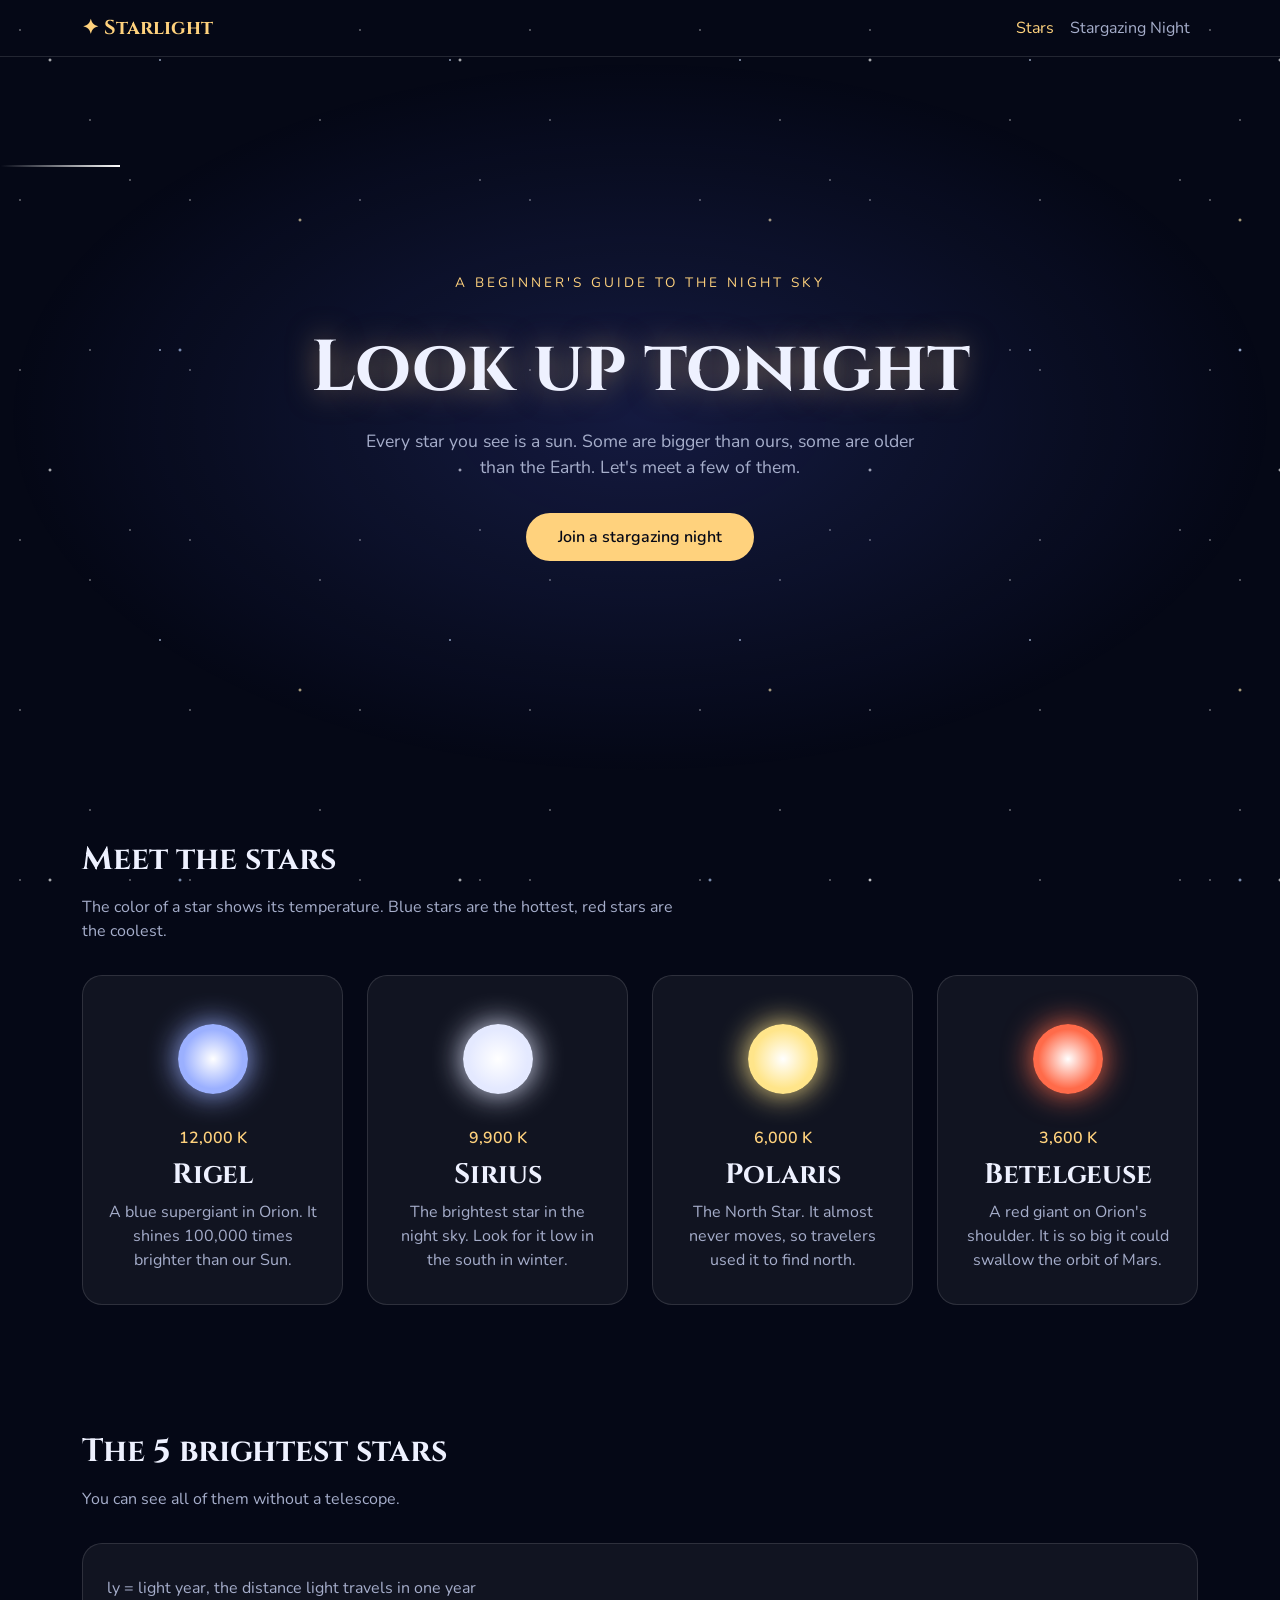
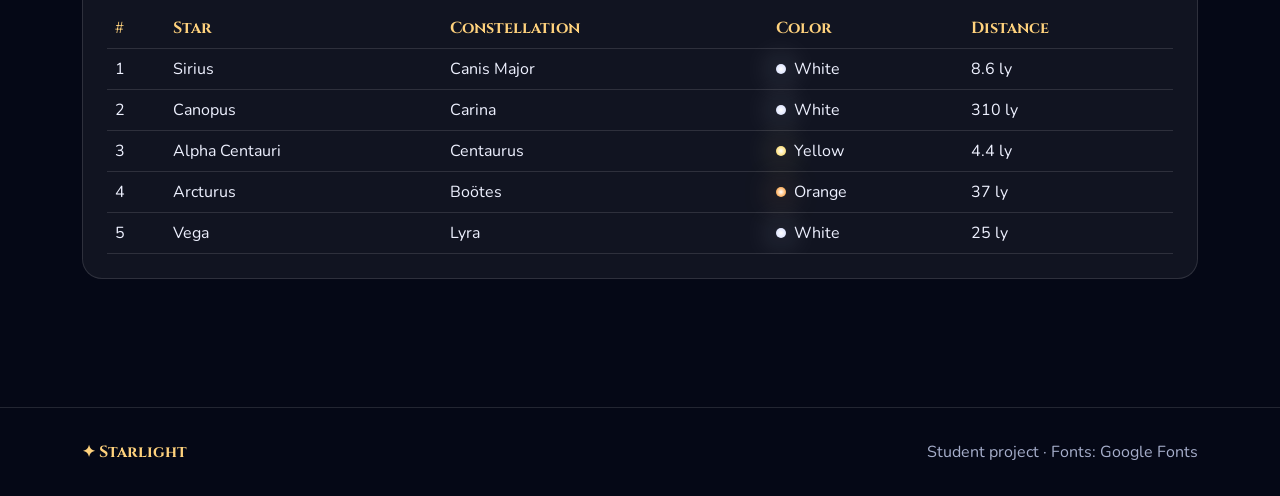
==== index.html @ 4a7f6c60 "first commit" ====
<!DOCTYPE html>
<html lang="en" data-bs-theme="dark">
<head>
  <meta charset="UTF-8">
  <meta name="viewport" content="width=device-width, initial-scale=1.0">
  <title>Starlight — A Guide to the Stars</title>

  <!-- Bootstrap and Google Fonts -->
  <link href="https://cdn.jsdelivr.net/npm/bootstrap@5.3.3/dist/css/bootstrap.min.css" rel="stylesheet">
  <link href="https://fonts.googleapis.com/css2?family=Cinzel:wght@500;700&family=Nunito:wght@400;600&display=swap" rel="stylesheet">

  <!-- Our styles (after Bootstrap, so they win) -->
  <link rel="stylesheet" href="css/style.css">
</head>
<body>

  <header>
    <nav class="navbar navbar-expand-md">
      <div class="container">
        <a class="navbar-brand logo" href="index.html">✦ Starlight</a>
        <button class="navbar-toggler" type="button" data-bs-toggle="collapse" data-bs-target="#menu"
                aria-controls="menu" aria-expanded="false" aria-label="Open menu">
          <span class="navbar-toggler-icon"></span>
        </button>
        <div class="collapse navbar-collapse" id="menu">
          <ul class="navbar-nav ms-auto">
            <li class="nav-item"><a class="nav-link active" aria-current="page" href="index.html">Stars</a></li>
            <li class="nav-item"><a class="nav-link" href="night.html">Stargazing Night</a></li>
          </ul>
        </div>
      </div>
    </nav>
  </header>

  <main>

    <!-- Hero -->
    <section class="hero">
      <span class="shooting-star"></span>
      <p class="tag">A beginner's guide to the night sky</p>
      <h1>Look up tonight</h1>
      <p class="intro">Every star you see is a sun. Some are bigger than ours, some are older than the Earth.
         Let's meet a few of them.</p>
      <a href="night.html" class="btn btn-star">Join a stargazing night</a>
    </section>

    <!-- Star cards: Bootstrap grid, 1 / 2 / 4 per row -->
    <section class="container section">
      <h2>Meet the stars</h2>
      <p class="section-text">The color of a star shows its temperature. Blue stars are the hottest,
         red stars are the coolest.</p>

      <div class="row g-4">
        <div class="col-12 col-sm-6 col-lg-3">
          <article class="star-card">
            <div class="star-ball blue"></div>
            <span class="temp">12,000 K</span>
            <h3>Rigel</h3>
            <p>A blue supergiant in Orion. It shines 100,000 times brighter than our Sun.</p>
          </article>
        </div>

        <div class="col-12 col-sm-6 col-lg-3">
          <article class="star-card">
            <div class="star-ball white"></div>
            <span class="temp">9,900 K</span>
            <h3>Sirius</h3>
            <p>The brightest star in the night sky. Look for it low in the south in winter.</p>
          </article>
        </div>

        <div class="col-12 col-sm-6 col-lg-3">
          <article class="star-card">
            <div class="star-ball yellow"></div>
            <span class="temp">6,000 K</span>
            <h3>Polaris</h3>
            <p>The North Star. It almost never moves, so travelers used it to find north.</p>
          </article>
        </div>

        <div class="col-12 col-sm-6 col-lg-3">
          <article class="star-card">
            <div class="star-ball red"></div>
            <span class="temp">3,600 K</span>
            <h3>Betelgeuse</h3>
            <p>A red giant on Orion's shoulder. It is so big it could swallow the orbit of Mars.</p>
          </article>
        </div>
      </div>
    </section>

    <!-- Table -->
    <section class="container section">
      <h2>The 5 brightest stars</h2>
      <p class="section-text">You can see all of them without a telescope.</p>

      <div class="table-box">
        <div class="table-responsive">
          <table class="table table-hover stars-table caption-top">
            <caption>ly = light year, the distance light travels in one year</caption>
            <thead>
              <tr>
                <th scope="col">#</th>
                <th scope="col">Star</th>
                <th scope="col" class="d-none d-sm-table-cell">Constellation</th>
                <th scope="col">Color</th>
                <th scope="col">Distance</th>
              </tr>
            </thead>
            <tbody>
              <tr>
                <td>1</td>
                <td>Sirius</td>
                <td class="d-none d-sm-table-cell">Canis Major</td>
                <td><span class="dot white"></span>White</td>
                <td>8.6 ly</td>
              </tr>
              <tr>
                <td>2</td>
                <td>Canopus</td>
                <td class="d-none d-sm-table-cell">Carina</td>
                <td><span class="dot white"></span>White</td>
                <td>310 ly</td>
              </tr>
              <tr>
                <td>3</td>
                <td>Alpha Centauri</td>
                <td class="d-none d-sm-table-cell">Centaurus</td>
                <td><span class="dot yellow"></span>Yellow</td>
                <td>4.4 ly</td>
              </tr>
              <tr>
                <td>4</td>
                <td>Arcturus</td>
                <td class="d-none d-sm-table-cell">Boötes</td>
                <td><span class="dot orange"></span>Orange</td>
                <td>37 ly</td>
              </tr>
              <tr>
                <td>5</td>
                <td>Vega</td>
                <td class="d-none d-sm-table-cell">Lyra</td>
                <td><span class="dot white"></span>White</td>
                <td>25 ly</td>
              </tr>
            </tbody>
          </table>
        </div>
      </div>
    </section>

  </main>

  <footer class="footer">
    <div class="container footer-inner">
      <p class="logo">✦ Starlight</p>
      <p>Student project · Fonts: Google Fonts</p>
    </div>
  </footer>

  <!-- Bootstrap JS: needed only for the mobile menu button -->
  <script src="https://cdn.jsdelivr.net/npm/bootstrap@5.3.3/dist/js/bootstrap.bundle.min.js"></script>
</body>
</html>
---- css/style.css ----
/* ---------- 1. Colors and fonts ---------- */
:root {
  --night: #050816;                    /* page background */
  --card: rgba(255, 255, 255, 0.05);   /* see-through cards */
  --border: rgba(255, 255, 255, 0.12);
  --text: #eef1ff;
  --muted: #a6aecb;
  --gold: #ffd27d;                     /* accent: warm starlight */

  --font-title: 'Cinzel', serif;
  --font-text: 'Nunito', sans-serif;
}


/* ---------- 2. Starry background ---------- */
/* small stars: each dot is one tiny gradient, repeated over the whole page.
   Every layer repeats at a different size, so the stars do not line up in a grid. */
body {
  font-family: var(--font-text);
  color: var(--text);
  background-color: var(--night);
  background-image:
    radial-gradient(1px 1px at 20px 30px, white, transparent),
    radial-gradient(1px 1px at 90px 120px, white, transparent),
    radial-gradient(1.5px 1.5px at 160px 60px, #cfe0ff, transparent),
    radial-gradient(1px 1px at 130px 180px, white, transparent);
  background-size: 170px 170px, 230px 230px, 290px 290px, 350px 350px;
  background-attachment: fixed;
}

/* big stars: a second layer behind the page that twinkles */
body::before {
  content: "";
  position: fixed;
  inset: 0;
  z-index: -1;
  background-image:
    radial-gradient(2px 2px at 50px 60px, white, transparent),
    radial-gradient(2px 2px at 300px 220px, #ffe9b0, transparent),
    radial-gradient(2px 2px at 180px 350px, #bcd4ff, transparent);
  background-size: 410px 410px, 470px 470px, 530px 530px;
  animation: twinkle 3s ease-in-out infinite alternate;
}

@keyframes twinkle {
  from { opacity: 0.3; }
  to   { opacity: 1; }
}


/* ---------- 3. Text ---------- */
h1, h2, h3, .logo {
  font-family: var(--font-title);
  font-weight: 700;
}

h2 {
  font-size: 2rem;
  margin-bottom: 1rem;
}

.tag {
  color: var(--gold);
  text-transform: uppercase;
  letter-spacing: 3px;
  font-size: 0.85rem;
}

.intro {
  color: var(--muted);
  font-size: 1.1rem;
  max-width: 560px;
  margin: 0 auto;
}

.section {
  padding-top: 4rem;
  padding-bottom: 4rem;
}

.section-text {
  color: var(--muted);
  max-width: 600px;
  margin-bottom: 2rem;
}


/* ---------- 4. Navigation (Bootstrap navbar) ---------- */
.navbar {
  border-bottom: 1px solid var(--border);
}

.logo,
.logo:hover {
  color: var(--gold);
}

.navbar .nav-link {
  color: var(--muted);
}

.navbar .nav-link:hover,
.navbar .nav-link.active {
  color: var(--gold);
}


/* ---------- 5. Button ---------- */
.btn-star {
  background: var(--gold);
  color: var(--night);
  font-weight: 600;
  border: none;
  border-radius: 50px;
  padding: 0.75rem 2rem;
  transition: box-shadow 0.3s;
}

/* on hover the button glows like a star */
.btn-star:hover {
  background: var(--gold);
  color: var(--night);
  box-shadow: 0 0 25px var(--gold);
}


/* ---------- 6. Hero (Flexbox) ---------- */
.hero {
  position: relative;
  overflow: hidden;            /* the shooting star stays inside */
  min-height: 80vh;
  display: flex;
  flex-direction: column;
  justify-content: center;
  align-items: center;
  text-align: center;
  padding: 3rem 1rem;
  background: radial-gradient(ellipse at center, rgba(90, 110, 255, 0.18), transparent 70%);
}

.hero h1 {
  font-size: 4.5rem;
  margin: 1rem 0;
  text-shadow: 0 0 30px rgba(255, 210, 125, 0.5);
}

.hero .btn-star {
  margin-top: 2rem;
}

/* shooting star: a thin line that flies across, then waits */
.shooting-star {
  position: absolute;
  top: 15%;
  left: 0;
  width: 120px;
  height: 2px;
  background: linear-gradient(90deg, transparent, white);
  animation: shoot 6s ease-in infinite;
}

@keyframes shoot {
  0%   { transform: rotate(20deg) translateX(-200px); opacity: 1; }
  20%  { transform: rotate(20deg) translateX(1500px); opacity: 0; }
  100% { transform: rotate(20deg) translateX(1500px); opacity: 0; }
}


/* ---------- 7. Star cards ---------- */
.star-card {
  height: 100%;
  text-align: center;
  background: var(--card);
  border: 1px solid var(--border);
  border-radius: 20px;
  padding: 2rem 1.5rem;
  transition: transform 0.3s, border-color 0.3s;
}

.star-card:hover {
  transform: translateY(-8px);
  border-color: var(--gold);
}

.star-ball {
  width: 70px;
  height: 70px;
  border-radius: 50%;
  margin: 1rem auto 2rem;
  transition: transform 0.3s;
}

.star-card:hover .star-ball {
  transform: scale(1.25);
}

.temp {
  display: block;
  color: var(--gold);
  font-weight: 600;
  margin-bottom: 0.5rem;
}

.star-card p {
  color: var(--muted);
  margin: 0;
}

/* star colors: used by the big balls and the small dots in the table */
.blue   { background: radial-gradient(circle, white, #9bb0ff 60%); box-shadow: 0 0 30px #9bb0ff; }
.white  { background: radial-gradient(circle, white, #e4e9ff 60%); box-shadow: 0 0 30px #e4e9ff; }
.yellow { background: radial-gradient(circle, white, #ffe58a 60%); box-shadow: 0 0 30px #ffe58a; }
.orange { background: radial-gradient(circle, white, #ffb76b 60%); box-shadow: 0 0 30px #ffb76b; }
.red    { background: radial-gradient(circle, white, #ff6b4a 60%); box-shadow: 0 0 30px #ff6b4a; }


/* ---------- 8. Table (Bootstrap table) ---------- */
.table-box {
  background: var(--card);
  border: 1px solid var(--border);
  border-radius: 20px;
  padding: 1.5rem;
}

/* Bootstrap tables take their colors from these variables */
.stars-table {
  --bs-table-bg: transparent;
  --bs-table-color: var(--text);
  --bs-table-border-color: var(--border);
  --bs-table-hover-bg: rgba(255, 210, 125, 0.08);
  --bs-table-hover-color: var(--text);
  margin: 0;
}

.stars-table th {
  font-family: var(--font-title);
  color: var(--gold);
}

.stars-table caption {
  color: var(--muted);
}

.dot {
  display: inline-block;
  width: 10px;
  height: 10px;
  border-radius: 50%;
  margin-right: 0.5rem;
}


/* ---------- 9. Page 2: title and info boxes (Grid) ---------- */
.page-head {
  text-align: center;
  padding-top: 4rem;
  padding-bottom: 3rem;
}

.page-head h1 {
  font-size: 3.5rem;
  text-shadow: 0 0 30px rgba(255, 210, 125, 0.5);
}

.info-grid {
  display: grid;
  grid-template-columns: repeat(3, 1fr);
  gap: 1.5rem;
}

.info-box {
  text-align: center;
  background: var(--card);
  border: 1px solid var(--border);
  border-radius: 20px;
  padding: 1.5rem;
}

.info-box h3 {
  font-size: 1.2rem;
  color: var(--gold);
}

.info-box p {
  color: var(--muted);
  margin: 0;
}


/* ---------- 10. Form (Bootstrap form) ---------- */
.form-box {
  max-width: 720px;
  margin: 0 auto;
  background: var(--card);
  border: 1px solid var(--border);
  border-radius: 20px;
  padding: 2rem;
}

.form-label {
  color: var(--muted);
}

.form-control,
.form-select {
  background-color: rgba(0, 0, 0, 0.3);
  border-color: var(--border);
  color: var(--text);
}

.form-control::placeholder {
  color: #6b7394;
}

.form-control:focus,
.form-select:focus {
  background-color: rgba(0, 0, 0, 0.3);
  color: var(--text);
  border-color: var(--gold);
  box-shadow: 0 0 0 0.2rem rgba(255, 210, 125, 0.25);
}

.form-check-input:checked {
  background-color: var(--gold);
  border-color: var(--gold);
}


/* ---------- 11. Footer (Flexbox) ---------- */
.footer {
  border-top: 1px solid var(--border);
  margin-top: 4rem;
  padding: 2rem 0;
  color: var(--muted);
}

.footer-inner {
  display: flex;
  flex-wrap: wrap;
  justify-content: space-between;
  gap: 1rem;
}

.footer p {
  margin: 0;
}


/* ---------- 12. Media queries ---------- */

/* tablets (less than 992px) */
@media (max-width: 991px) {
  .hero h1      { font-size: 3.5rem; }
  .page-head h1 { font-size: 3rem; }
}

/* phones (less than 576px) */
@media (max-width: 575px) {
  .hero h1      { font-size: 2.4rem; }
  .page-head h1 { font-size: 2.2rem; }
  h2            { font-size: 1.6rem; }

  .info-grid {
    grid-template-columns: 1fr;   /* boxes go one under another */
  }

  .table-box,
  .form-box {
    padding: 1.25rem;
  }

  .footer-inner {
    flex-direction: column;
    text-align: center;
  }
}
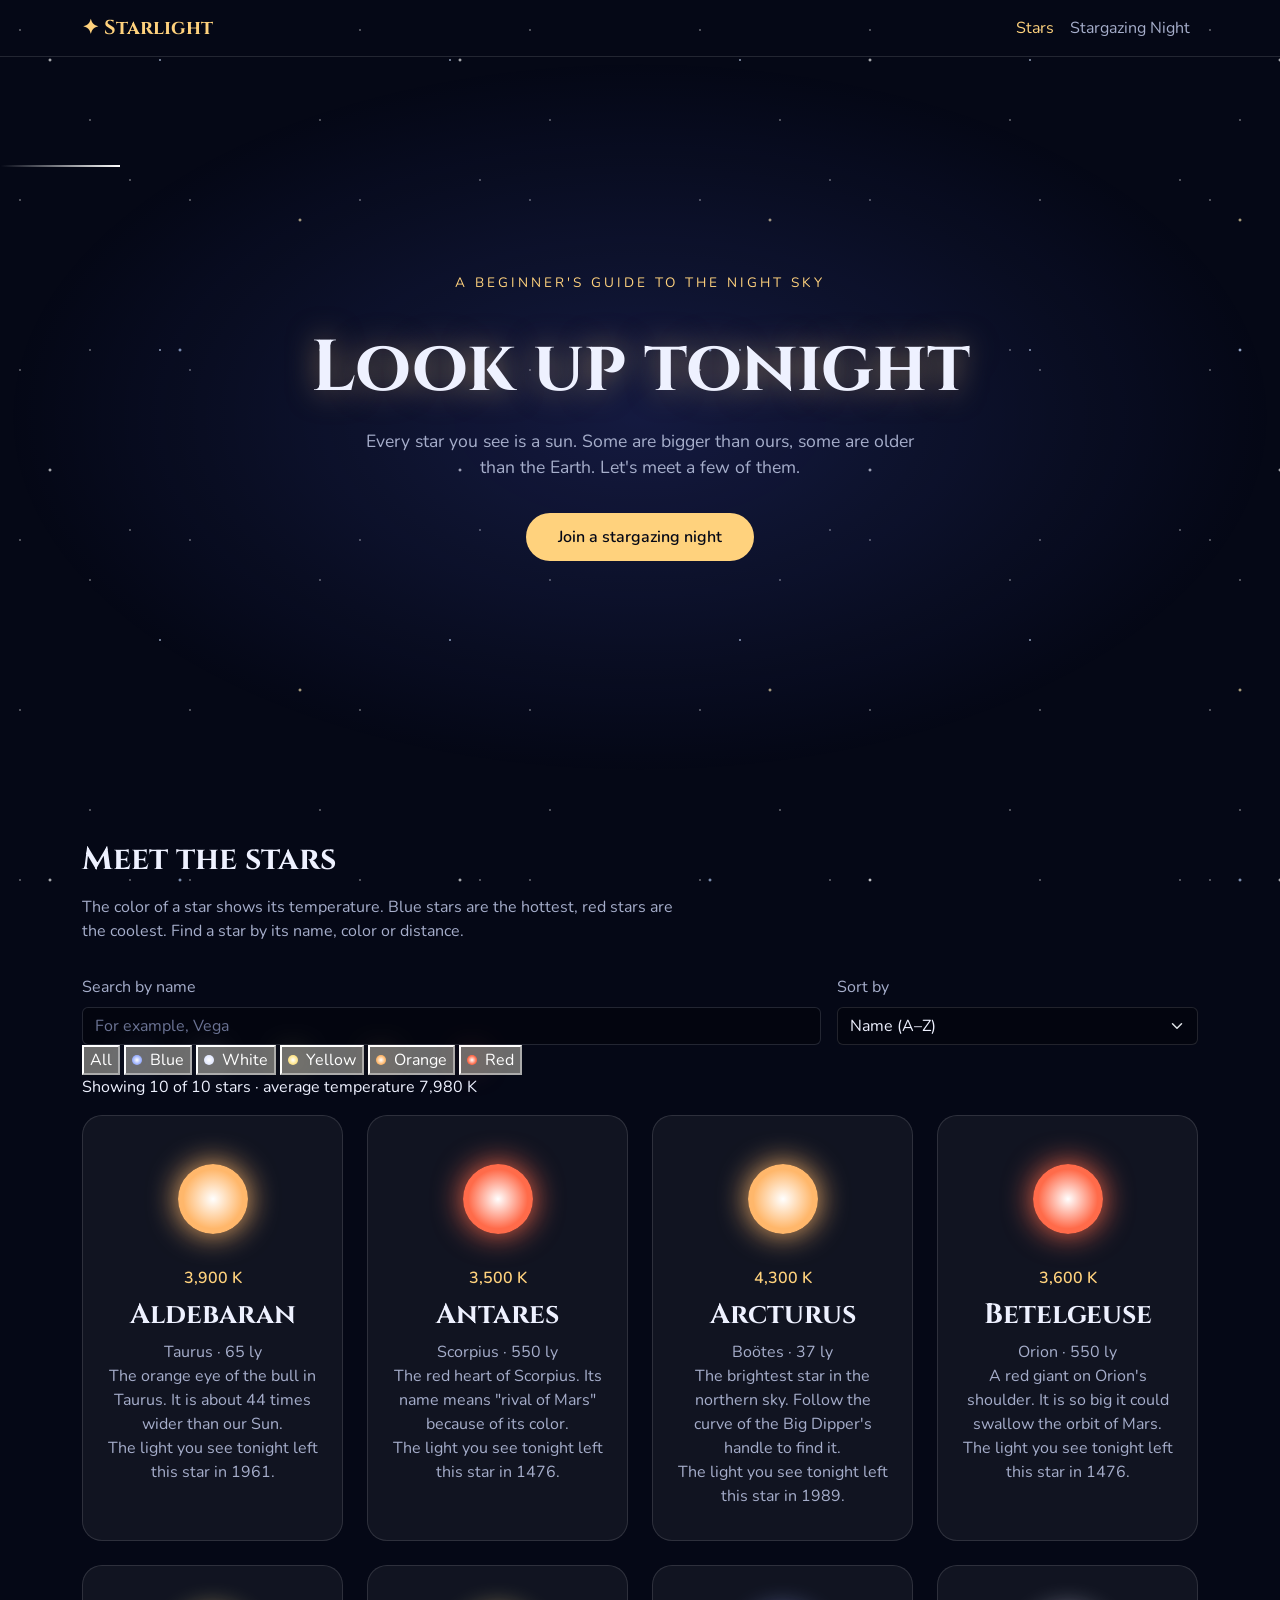
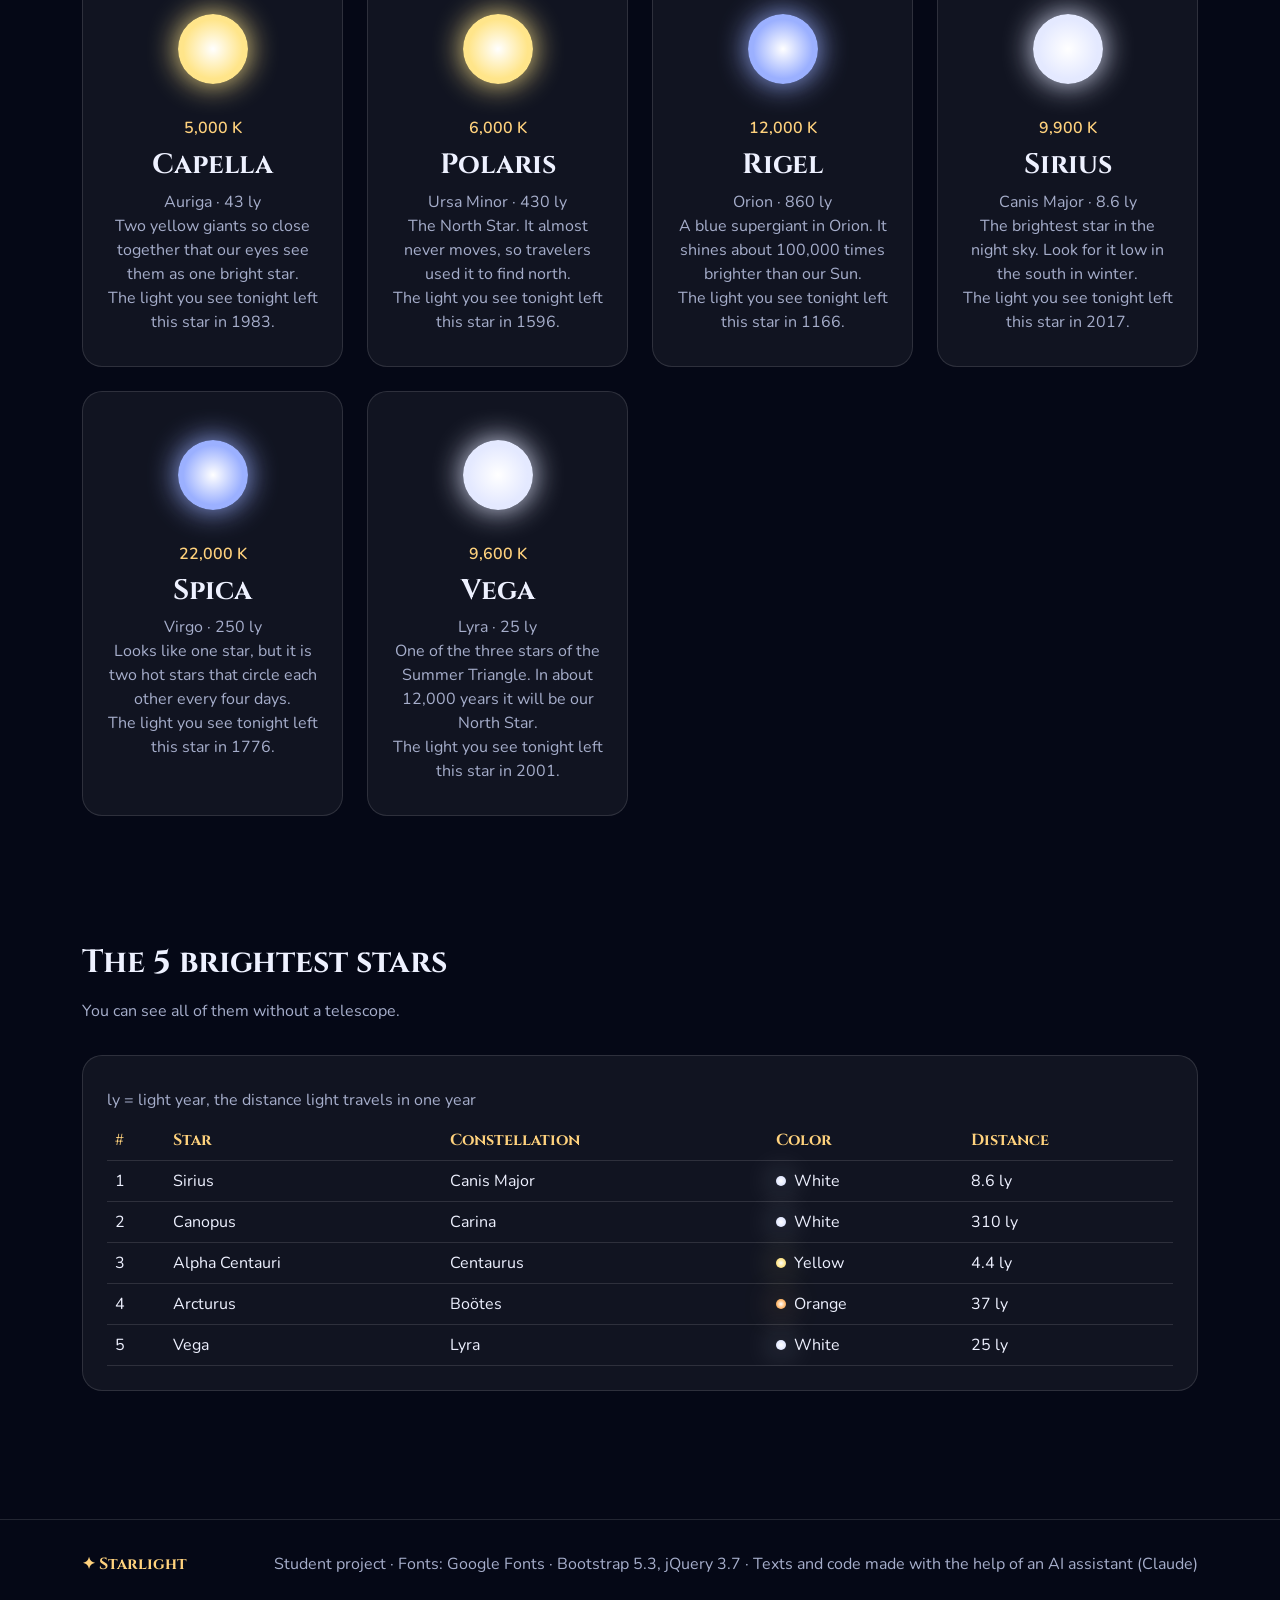
==== commit 069367c6: "add search, filter and sort to stars page" ====
--- a/index.html
+++ b/index.html
@@ -44,48 +44,46 @@
       <a href="night.html" class="btn btn-star">Join a stargazing night</a>
     </section>
 
-    <!-- Star cards: Bootstrap grid, 1 / 2 / 4 per row -->
+    <!-- Star cards: made by js/stars.js from an array -->
     <section class="container section">
       <h2>Meet the stars</h2>
       <p class="section-text">The color of a star shows its temperature. Blue stars are the hottest,
-         red stars are the coolest.</p>
+         red stars are the coolest. Find a star by its name, color or distance.</p>
 
-      <div class="row g-4">
-        <div class="col-12 col-sm-6 col-lg-3">
-          <article class="star-card">
-            <div class="star-ball blue"></div>
-            <span class="temp">12,000 K</span>
-            <h3>Rigel</h3>
-            <p>A blue supergiant in Orion. It shines 100,000 times brighter than our Sun.</p>
-          </article>
+      <div class="row g-3">
+        <div class="col-md-8">
+          <label for="search" class="form-label">Search by name</label>
+          <input type="search" id="search" class="form-control" placeholder="For example, Vega"
+                 autocomplete="off" aria-describedby="search-error">
+          <div class="invalid-feedback" id="search-error"></div>
         </div>
+        <div class="col-md-4">
+          <label for="sort" class="form-label">Sort by</label>
+          <select id="sort" class="form-select">
+            <option value="name">Name (A–Z)</option>
+            <option value="hot">Hottest first</option>
+            <option value="near">Closest first</option>
+          </select>
+        </div>
+      </div>
 
-        <div class="col-12 col-sm-6 col-lg-3">
-          <article class="star-card">
-            <div class="star-ball white"></div>
-            <span class="temp">9,900 K</span>
-            <h3>Sirius</h3>
-            <p>The brightest star in the night sky. Look for it low in the south in winter.</p>
-          </article>
-        </div>
+      <fieldset class="color-filter">
+        <legend class="visually-hidden">Filter by color</legend>
+        <button type="button" class="filter-btn active" data-color="all" aria-pressed="true">All</button>
+        <button type="button" class="filter-btn" data-color="blue" aria-pressed="false"><span class="dot blue"></span>Blue</button>
+        <button type="button" class="filter-btn" data-color="white" aria-pressed="false"><span class="dot white"></span>White</button>
+        <button type="button" class="filter-btn" data-color="yellow" aria-pressed="false"><span class="dot yellow"></span>Yellow</button>
+        <button type="button" class="filter-btn" data-color="orange" aria-pressed="false"><span class="dot orange"></span>Orange</button>
+        <button type="button" class="filter-btn" data-color="red" aria-pressed="false"><span class="dot red"></span>Red</button>
+      </fieldset>
 
-        <div class="col-12 col-sm-6 col-lg-3">
-          <article class="star-card">
-            <div class="star-ball yellow"></div>
-            <span class="temp">6,000 K</span>
-            <h3>Polaris</h3>
-            <p>The North Star. It almost never moves, so travelers used it to find north.</p>
-          </article>
-        </div>
+      <p class="result-line" id="result-line" aria-live="polite"></p>
 
-        <div class="col-12 col-sm-6 col-lg-3">
-          <article class="star-card">
-            <div class="star-ball red"></div>
-            <span class="temp">3,600 K</span>
-            <h3>Betelgeuse</h3>
-            <p>A red giant on Orion's shoulder. It is so big it could swallow the orbit of Mars.</p>
-          </article>
-        </div>
+      <div class="row g-4" id="star-list"></div>
+
+      <div class="empty" id="empty">
+        <p>No stars found. Try another name or color.</p>
+        <button type="button" class="btn btn-star" id="reset">Show all stars</button>
       </div>
     </section>
 
@@ -112,35 +110,35 @@
                 <td>1</td>
                 <td>Sirius</td>
                 <td class="d-none d-sm-table-cell">Canis Major</td>
-                <td><span class="dot white"></span>White</td>
+                <td class="text-nowrap"><span class="dot white"></span>White</td>
                 <td>8.6 ly</td>
               </tr>
               <tr>
                 <td>2</td>
                 <td>Canopus</td>
                 <td class="d-none d-sm-table-cell">Carina</td>
-                <td><span class="dot white"></span>White</td>
+                <td class="text-nowrap"><span class="dot white"></span>White</td>
                 <td>310 ly</td>
               </tr>
               <tr>
                 <td>3</td>
                 <td>Alpha Centauri</td>
                 <td class="d-none d-sm-table-cell">Centaurus</td>
-                <td><span class="dot yellow"></span>Yellow</td>
+                <td class="text-nowrap"><span class="dot yellow"></span>Yellow</td>
                 <td>4.4 ly</td>
               </tr>
               <tr>
                 <td>4</td>
                 <td>Arcturus</td>
                 <td class="d-none d-sm-table-cell">Boötes</td>
-                <td><span class="dot orange"></span>Orange</td>
+                <td class="text-nowrap"><span class="dot orange"></span>Orange</td>
                 <td>37 ly</td>
               </tr>
               <tr>
                 <td>5</td>
                 <td>Vega</td>
                 <td class="d-none d-sm-table-cell">Lyra</td>
-                <td><span class="dot white"></span>White</td>
+                <td class="text-nowrap"><span class="dot white"></span>White</td>
                 <td>25 ly</td>
               </tr>
             </tbody>
@@ -154,11 +152,15 @@
   <footer class="footer">
     <div class="container footer-inner">
       <p class="logo">✦ Starlight</p>
-      <p>Student project · Fonts: Google Fonts</p>
+      <p>Student project · Fonts: Google Fonts · Bootstrap 5.3, jQuery 3.7 · Texts and code made with the help of an AI assistant (Claude)</p>
     </div>
   </footer>
 
-  <!-- Bootstrap JS: needed only for the mobile menu button -->
+  <button type="button" class="to-top" id="to-top" aria-label="Back to top">↑</button>
+
   <script src="https://cdn.jsdelivr.net/npm/bootstrap@5.3.3/dist/js/bootstrap.bundle.min.js"></script>
+  <script src="https://code.jquery.com/jquery-3.7.1.min.js"></script>
+  <script src="js/main.js"></script>
+  <script src="js/stars.js"></script>
 </body>
 </html>
